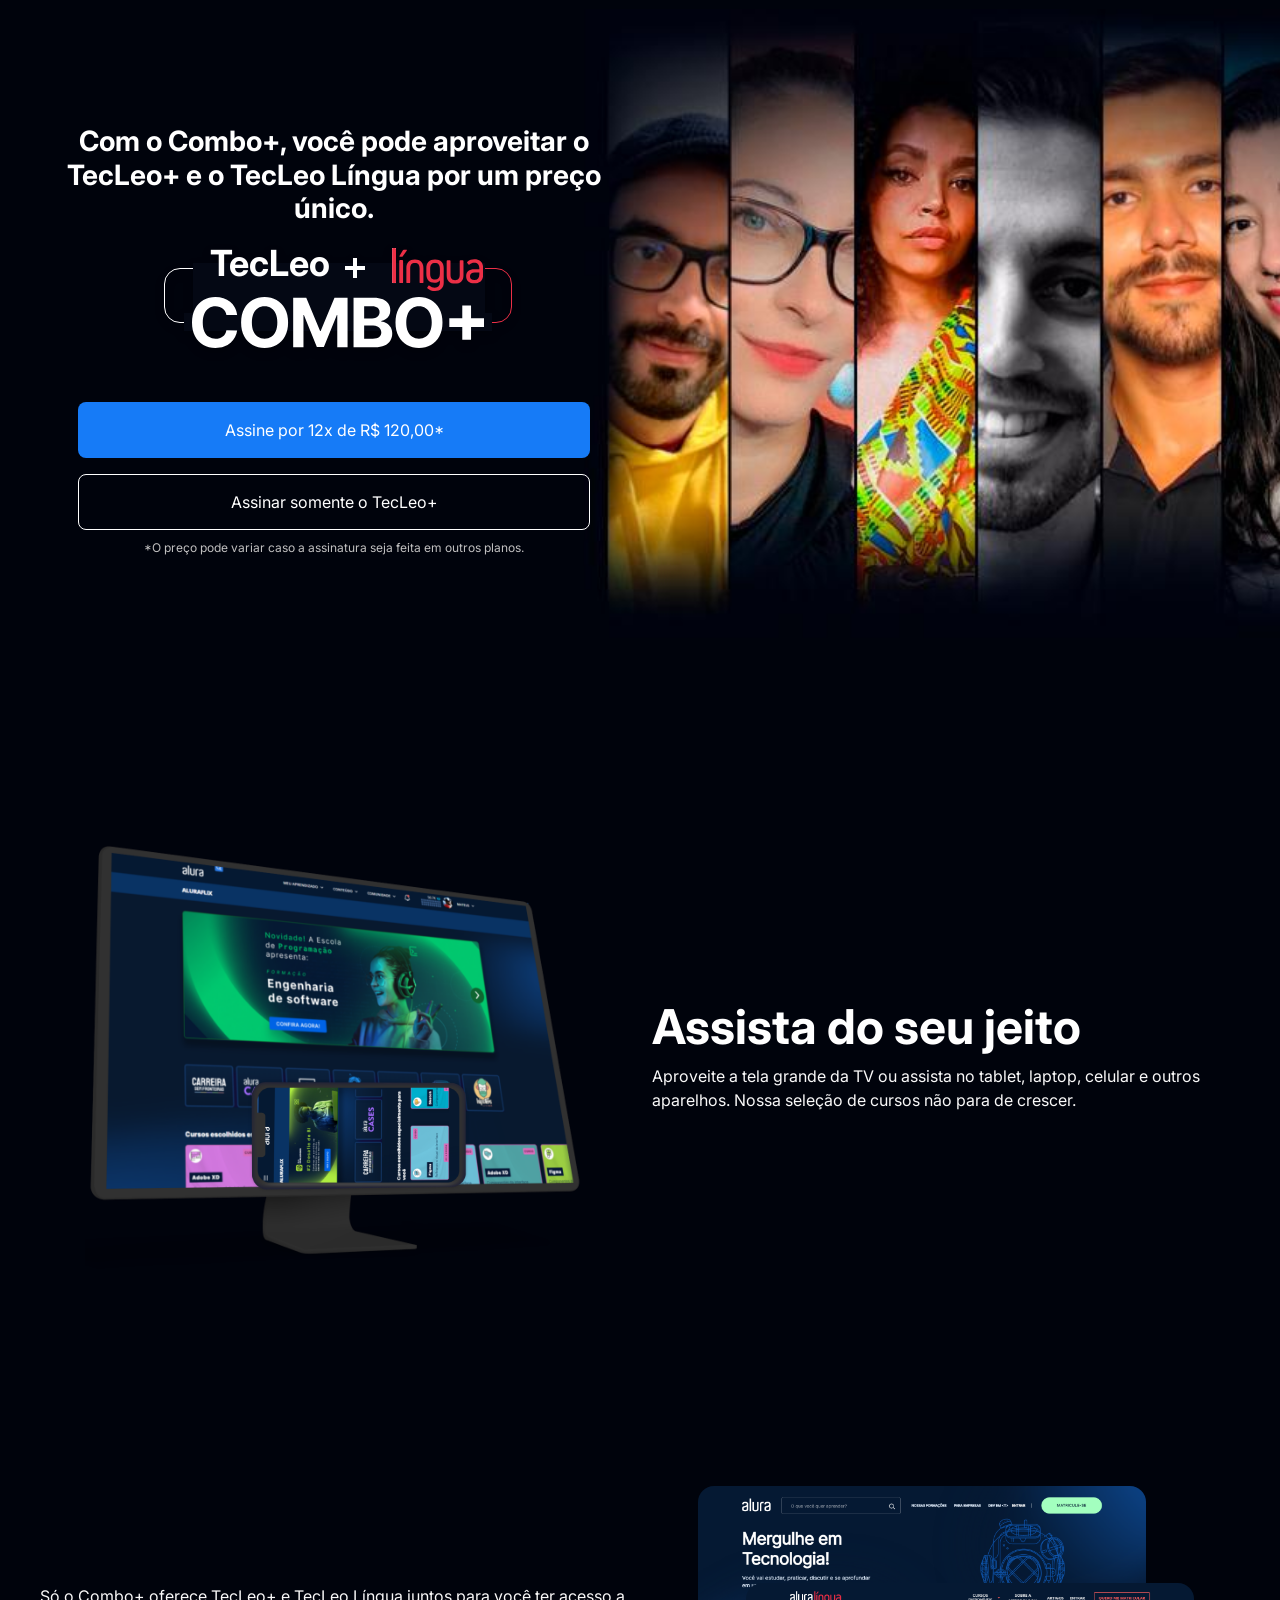
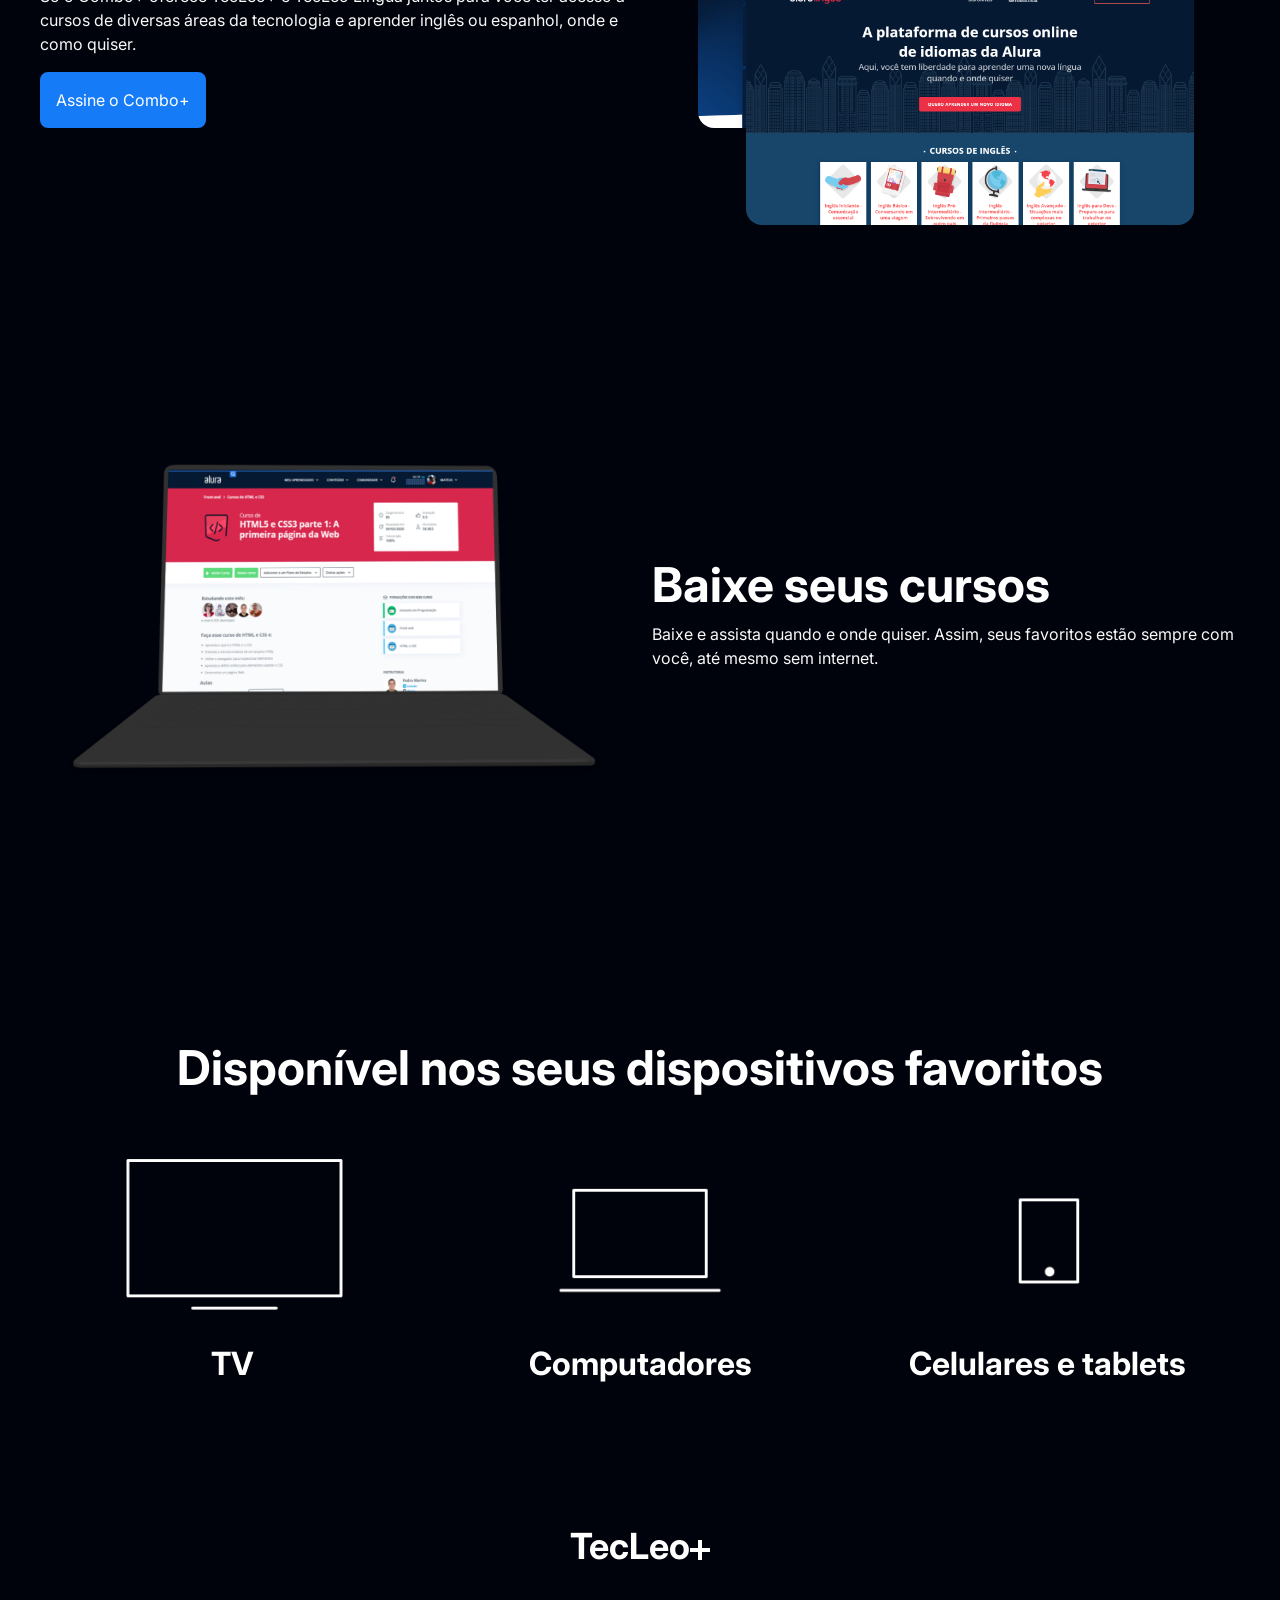
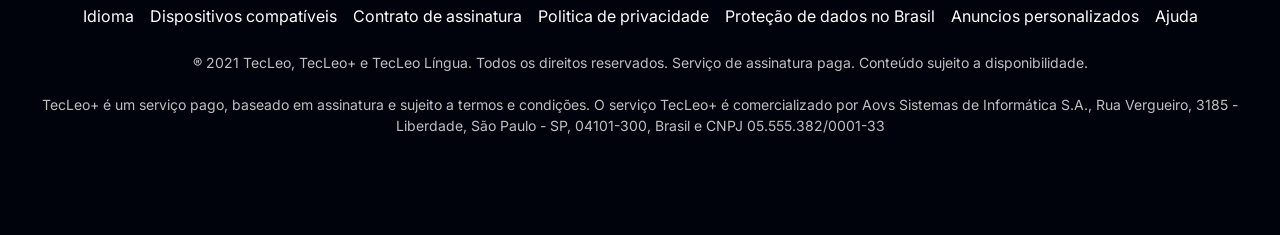
==== index.html @ cd96c07b "Add files via upload" ====
<!DOCTYPE html>
<html lang="pt-BR">
<head>
  <meta charset="UTF-8">
  <meta name="viewport" content="width=device-width, initial-scale=1.0">
  <title>TecLeo Combo+</title>

  <link rel="preconnect" href="https://fonts.googleapis.com">
  <link rel="preconnect" href="https://fonts.gstatic.com" crossorigin>
  <link href="https://fonts.googleapis.com/css2?family=Inter:wght@400;700&display=swap" rel="stylesheet">
  <link rel="stylesheet" href="style.css">
</head>
<body>

  <header class="hero">
    <div class="hero-conteudo">
      <h1 class="hero-titulo">
        Com o Combo+, você pode aproveitar o TecLeo+ e o TecLeo Língua por um preço único.
      </h1>

      <div class="hero-oferta">
        <div class="combo" role="img" aria-label="TecLeo+ e TecLeo Língua - Combo+">
          <span class="combo-borda combo-borda-esquerda"></span>
          <span class="combo-borda combo-borda-direita"></span>
          <span class="combo-mascara combo-mascara-topo"></span>
          <span class="combo-mascara combo-mascara-base"></span>

          <span class="combo-tecleo" aria-hidden="true">TecLeo</span>
          <img class="combo-mais" src="img/mais.svg" alt="">
          <img class="combo-lingua" src="img/lingua.svg" alt="">
          <img class="combo-nome" src="img/combo-mais.svg" alt="">
        </div>

        <div class="botoes">
          <a class="botao botao-primario" href="#">Assine por 12x de R$ 120,00*</a>
          <a class="botao botao-contorno" href="#">Assinar somente o TecLeo+</a>
        </div>

        <p class="hero-aviso">*O preço pode variar caso a assinatura seja feita em outros planos.</p>
      </div>
    </div>
  </header>

  <main>
    <section class="recurso recurso-assista">
      <div class="recurso-midia">
        <div class="plataformas">
          <img class="plataformas-monitor" src="img/monitor.png" alt="Monitor exibindo a plataforma de cursos">
          <img class="plataformas-celular" src="img/monitor-celular.png" alt="Celular exibindo a plataforma de cursos">
        </div>
      </div>

      <div class="recurso-texto">
        <h2 class="titulo">Assista do seu jeito</h2>
        <p class="texto">
          Aproveite a tela grande da TV ou assista no tablet, laptop, celular e outros aparelhos.
          Nossa seleção de cursos não para de crescer.
        </p>
      </div>
    </section>

    <section class="recurso recurso-combo">
      <div class="recurso-texto">
        <p class="texto">
          Só o Combo+ oferece TecLeo+ e TecLeo Língua juntos para você ter acesso a cursos de diversas
          áreas da tecnologia e aprender inglês ou espanhol, onde e como quiser.
        </p>
        <a class="botao botao-primario botao-auto" href="#">Assine o Combo+</a>
      </div>

      <div class="recurso-midia">
        <div class="telas">
          <img class="telas-imagem telas-imagem-1" src="img/tela-alura.png" alt="Página inicial do TecLeo+">
          <img class="telas-imagem telas-imagem-2" src="img/tela-alura-lingua.png" alt="Página inicial do TecLeo Língua">
        </div>
      </div>
    </section>

    <section class="recurso recurso-baixe">
      <div class="recurso-midia">
        <img class="notebook" src="img/notebook.png" alt="Notebook exibindo um curso">
      </div>

      <div class="recurso-texto">
        <h2 class="titulo">Baixe seus cursos</h2>
        <p class="texto">
          Baixe e assista quando e onde quiser. Assim, seus favoritos estão sempre com você,
          até mesmo sem internet.
        </p>
      </div>
    </section>

    <section class="dispositivos">
      <h2 class="titulo titulo-centro">Disponível nos seus dispositivos favoritos</h2>

      <ul class="dispositivos-lista">
        <li class="dispositivo">
          <img src="img/icone-tv.png" alt="">
          <h3>TV</h3>
        </li>
        <li class="dispositivo">
          <img src="img/icone-computador.png" alt="">
          <h3>Computadores</h3>
        </li>
        <li class="dispositivo">
          <img src="img/icone-celular.png" alt="">
          <h3>Celulares e tablets</h3>
        </li>
      </ul>
    </section>
  </main>

  <footer class="rodape">
    <a class="logo" href="#" aria-label="TecLeo+">
      <span class="logo-texto">TecLeo</span>
      <img class="logo-mais" src="img/mais.svg" alt="">
    </a>

    <nav class="rodape-nav" aria-label="Links do rodapé">
      <a href="#">Idioma</a>
      <a href="#">Dispositivos compatíveis</a>
      <a href="#">Contrato de assinatura</a>
      <a href="#">Politica de privacidade</a>
      <a href="#">Proteção de dados no Brasil</a>
      <a href="#">Anuncios personalizados</a>
      <a href="#">Ajuda</a>
    </nav>

    <div class="rodape-legal">
      <p>® 2021 TecLeo, TecLeo+ e TecLeo Língua. Todos os direitos reservados. Serviço de assinatura paga. Conteúdo sujeito a disponibilidade.</p>
      <p>TecLeo+ é um serviço pago, baseado em assinatura e sujeito a termos e condições. O serviço TecLeo+ é comercializado por Aovs Sistemas de Informática S.A., Rua Vergueiro, 3185 - Liberdade, São Paulo - SP, 04101-300, Brasil e CNPJ 05.555.382/0001-33</p>
    </div>
  </footer>

</body>
</html>
---- style.css ----
:root {
  --fundo: #00030c;
  --branco: #ffffff;
  --texto: #f9f9f9;
  --cinza: #c0c0c0;
  --azul: #167bf7;
  --vermelho: #ec2f46;
  --mascara: #040814;
  --fonte: "Inter", system-ui, -apple-system, "Segoe UI", Roboto, Arial, sans-serif;
}

*,
*::before,
*::after {
  box-sizing: border-box;
}

body {
  margin: 0;
  background: var(--fundo);
  color: var(--branco);
  font-family: var(--fonte);
  font-size: 16px;
  line-height: 1.5;
}

img {
  display: block;
  max-width: 100%;
}

h1, h2, h3, p, ul {
  margin: 0;
  padding: 0;
}

ul {
  list-style: none;
}

a:focus-visible {
  outline: 2px solid var(--branco);
  outline-offset: 3px;
}

.botao {
  display: flex;
  align-items: center;
  justify-content: center;
  height: 56px;
  padding: 16px;
  border-radius: 8px;
  color: var(--branco);
  font-weight: 400;
  font-size: 16px;
  line-height: 1.5;
  text-align: center;
  text-decoration: none;
  transition: filter 0.2s;
}

.botao:hover {
  filter: brightness(1.12);
}

.botao-primario {
  background: var(--azul);
}

.botao-contorno {
  border: 1px solid var(--branco);
}

.botao-auto {
  display: inline-flex;
}

.titulo {
  font-size: clamp(32px, 4vw, 48px);
  font-weight: 700;
  line-height: 1.2;
}

.titulo-centro {
  text-align: center;
}

.texto {
  color: var(--texto);
  font-size: 16px;
  line-height: 1.5;
}

.hero {
  display: flex;
  align-items: center;
  height: 680px;
  background: var(--fundo) url("img/hero-fundo.jpg") 29px 9px / cover no-repeat;
}

.hero-conteudo {
  width: 588px;
  margin-left: 40px;
}

.hero-titulo {
  margin-bottom: 18px;
  font-size: 28px;
  font-weight: 700;
  line-height: 1.2;
  text-align: center;
}

.hero-oferta {
  width: 512px;
  margin: 0 auto;
}

.hero-aviso {
  margin-top: 10px;
  color: var(--cinza);
  font-size: 12px;
  line-height: 1.25;
  text-align: center;
}

.botoes {
  display: flex;
  flex-direction: column;
  gap: 16px;
  margin-top: 54px;
}

.combo {
  position: relative;
  width: 348px;
  height: 104px;
  margin-left: 86px;
  filter: drop-shadow(0 4px 4px rgba(0, 0, 0, 0.25));
}

.combo > * {
  position: absolute;
}

.combo-borda {
  top: 24px;
  height: 55px;
  border: 1px solid var(--branco);
  border-radius: 16px;
}

.combo-borda-esquerda {
  left: 0;
  width: 175px;
}

.combo-borda-direita {
  left: 168px;
  width: 180px;
  border-color: var(--vermelho);
}

.combo-mascara {
  background: var(--mascara);
}

.combo-mascara-topo {
  left: 29px;
  top: 19px;
  width: 292px;
  height: 56px;
}

.combo-mascara-base {
  left: 20px;
  top: 69px;
  width: 308px;
  height: 18px;
}

.combo-tecleo {
  left: 38px;
  top: 0;
  width: 136px;
  height: 39px;
  font-size: 36px;
  font-weight: 700;
  line-height: 39px;
  text-align: center;
  white-space: nowrap;
}

.combo-mais {
  left: 181px;
  top: 14px;
  width: 20px;
  height: 20px;
}

.combo-lingua {
  left: 228px;
  top: 4px;
  width: 91.34px;
  height: 43px;
}

.combo-nome {
  left: 28px;
  top: 53px;
  width: 292px;
  height: 51px;
}

.recurso {
  display: grid;
  grid-template-columns: repeat(2, 588px);
  column-gap: 24px;
  justify-content: center;
  align-items: center;
}

.recurso-assista { margin-top: 95px; }
.recurso-combo   { margin-top: 151px; }
.recurso-baixe   { margin-top: 226px; }

.recurso-midia {
  display: flex;
  justify-content: center;
}

.recurso-texto {
  display: flex;
  flex-direction: column;
  align-items: flex-start;
  gap: 8px;
}

.recurso-combo .recurso-texto {
  gap: 16px;
}

.plataformas {
  position: relative;
  width: 498px;
  max-width: 100%;
  aspect-ratio: 498 / 560;
}

.plataformas-monitor {
  width: 100%;
  height: 100%;
}

.plataformas-celular {
  position: absolute;
  left: 32.129%;
  top: 51.607%;
  width: 45.582%;
  height: 25.714%;
}

.telas {
  position: relative;
  width: 496px;
  max-width: 100%;
  aspect-ratio: 496 / 339;
}

.telas-imagem {
  position: absolute;
  width: 90.323%;
  height: 71.386%;
  border-radius: 16px;
}

.telas-imagem-1 {
  left: 0;
  top: 0;
}

.telas-imagem-2 {
  left: 9.677%;
  top: 28.614%;
}

.notebook {
  width: 547px;
  max-width: 100%;
  height: auto;
}

.dispositivos {
  width: 1154px;
  max-width: 100%;
  margin: 264px auto 0;
}

.dispositivos-lista {
  display: flex;
  justify-content: space-between;
  margin-top: 40px;
}

.dispositivo {
  width: 339px;
  text-align: center;
}

.dispositivo img {
  width: 339px;
  height: 192px;
  object-fit: cover;
}

.dispositivo h3 {
  margin-top: 16px;
  font-size: 32px;
  font-weight: 700;
  line-height: 1.2;
}

.rodape {
  width: 1200px;
  max-width: 100%;
  margin: 144px auto 0;
  padding-bottom: 99px;
  text-align: center;
}

.logo {
  display: inline-flex;
  align-items: flex-start;
  color: var(--branco);
  text-decoration: none;
}

.logo-texto {
  font-size: 36px;
  font-weight: 700;
  line-height: 39px;
}

.logo-mais {
  width: 20px;
  height: 20px;
  margin-top: 13px;
}

.rodape-nav {
  display: flex;
  flex-wrap: wrap;
  justify-content: center;
  gap: 16px;
  margin-top: 38px;
}

.rodape-nav a {
  color: var(--branco);
  text-decoration: none;
}

.rodape-nav a:hover {
  text-decoration: underline;
}

.rodape-legal {
  margin-top: 24px;
  color: var(--cinza);
  font-size: 14px;
  line-height: 1.5;
}

.rodape-legal p + p {
  margin-top: 21px;
}

@media (max-width: 1240px) {
  .hero {
    height: auto;
    padding: 64px 24px;
    background-image:
      linear-gradient(rgba(0, 3, 12, 0.86), rgba(0, 3, 12, 0.86)),
      url("img/hero-fundo.jpg");
    background-position: 70% top;
  }

  .hero-conteudo {
    width: 100%;
    max-width: 588px;
    margin: 0 auto;
  }

  .hero-oferta {
    width: 100%;
    max-width: 512px;
  }

  .combo {
    margin: 0 auto;
  }

  .recurso {
    grid-template-columns: minmax(0, 588px);
    row-gap: 32px;
    padding-inline: 24px;
  }

  .recurso-assista,
  .recurso-combo,
  .recurso-baixe {
    margin-top: 80px;
  }

  .dispositivos {
    margin-top: 96px;
    padding-inline: 24px;
  }

  .dispositivos-lista {
    flex-direction: column;
    align-items: center;
    gap: 32px;
  }

  .dispositivo,
  .dispositivo img {
    width: 100%;
    max-width: 339px;
  }

  .rodape {
    margin-top: 96px;
    padding: 0 24px 64px;
  }
}

@media (max-width: 480px) {
  .hero {
    padding-inline: 16px;
  }

  .hero-titulo {
    font-size: 24px;
  }

  .botao {
    font-size: 15px;
  }
}
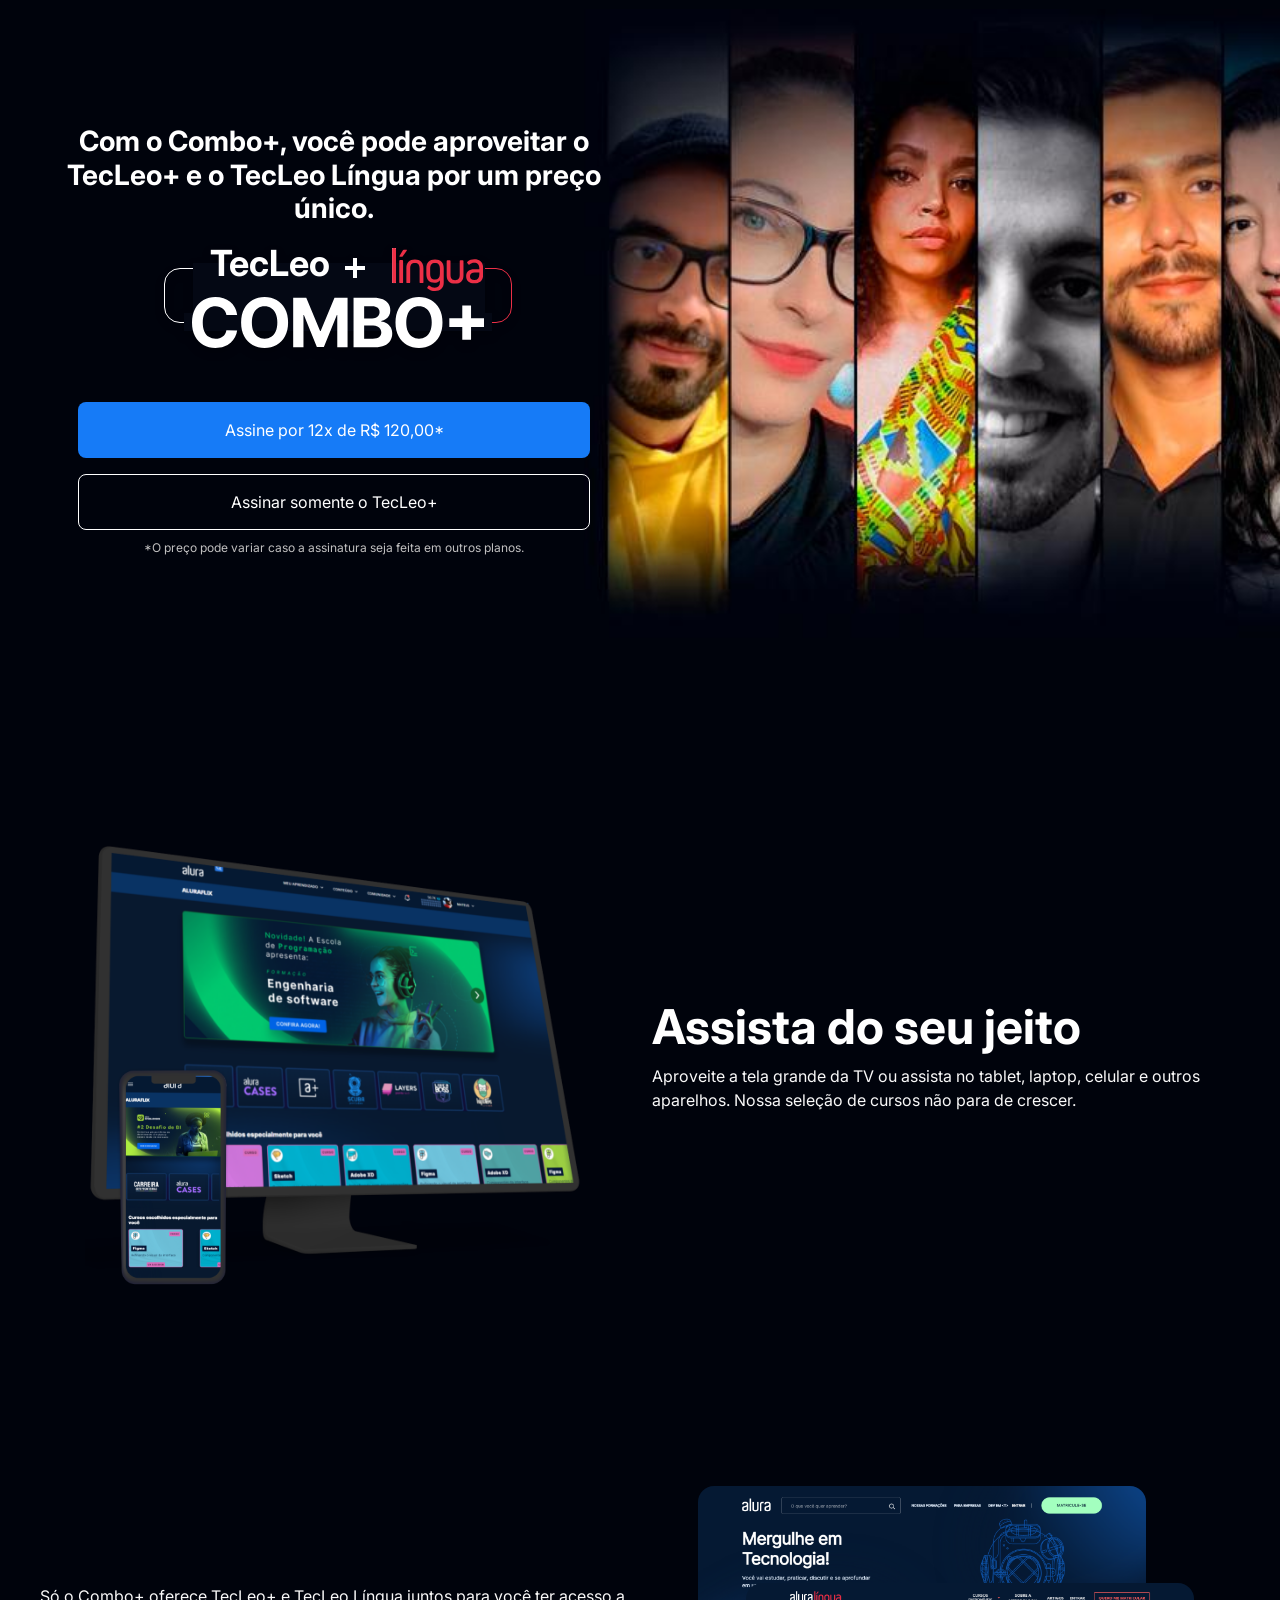
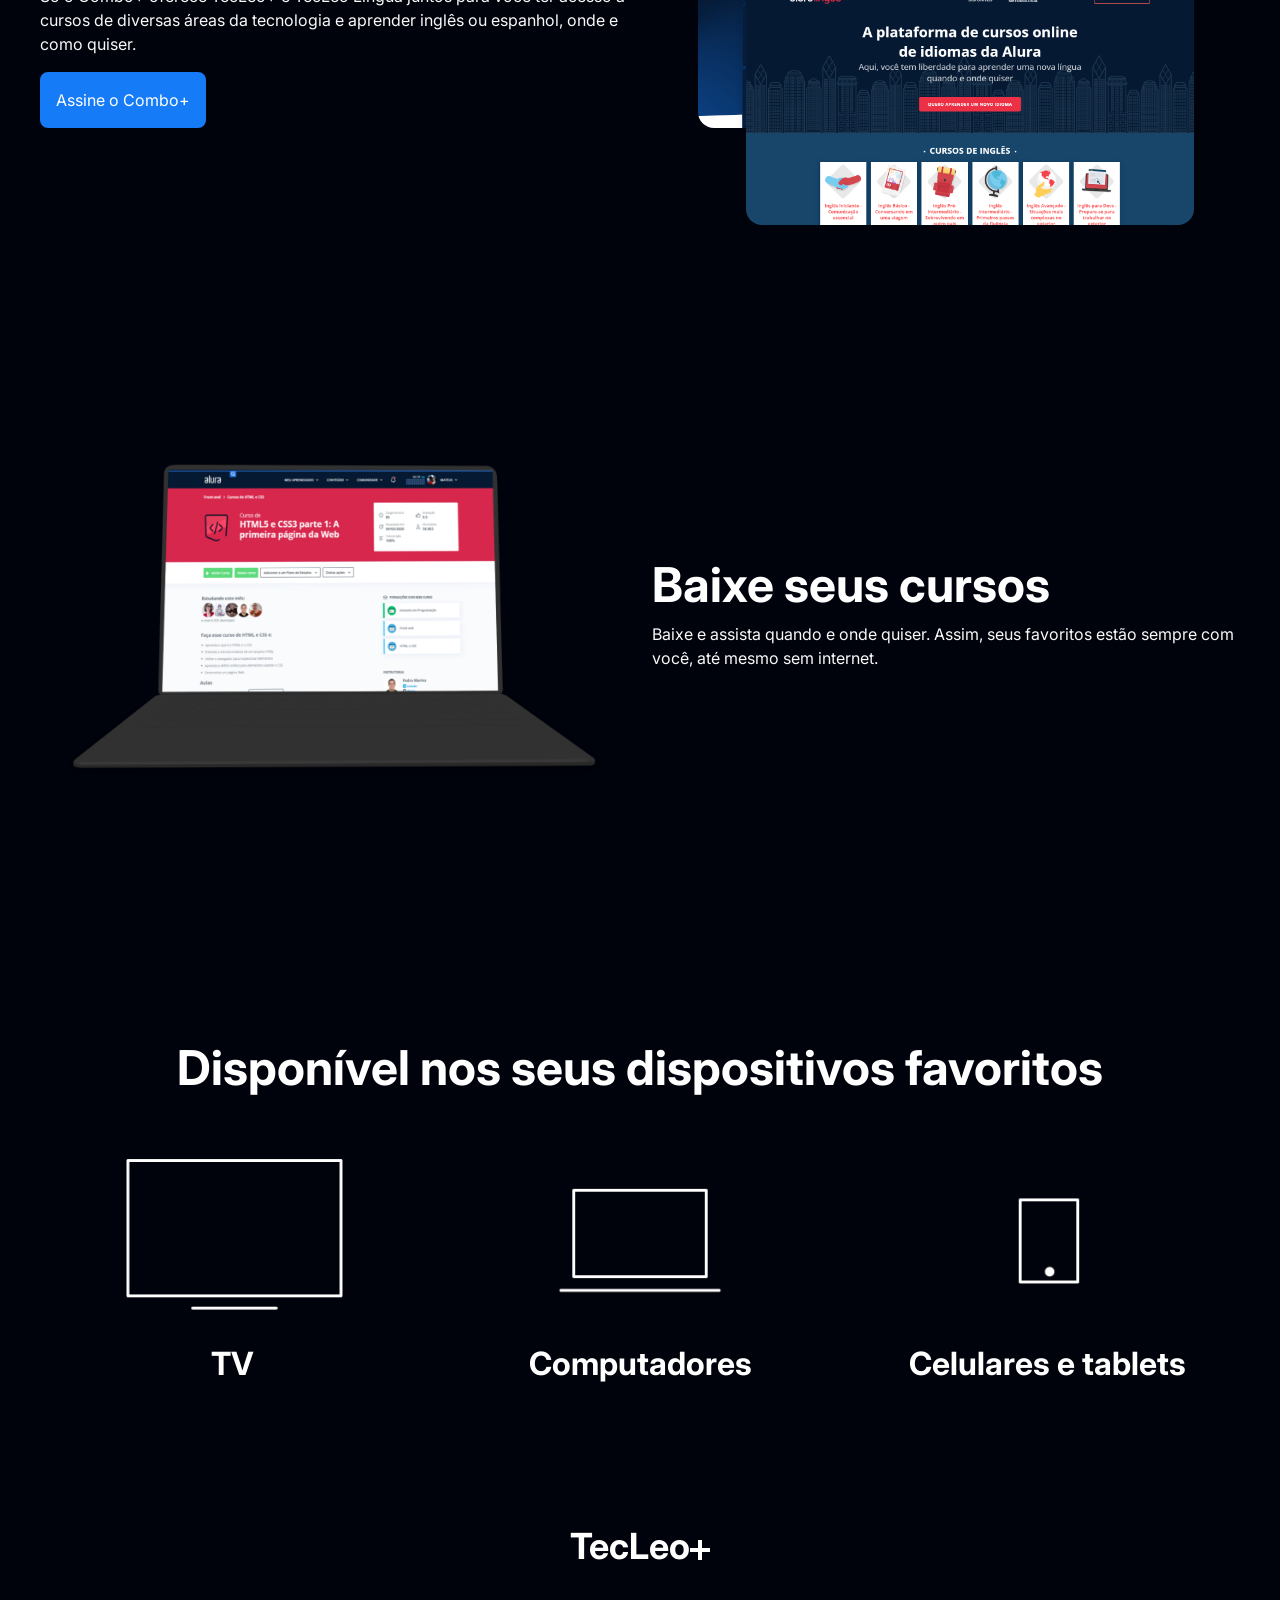
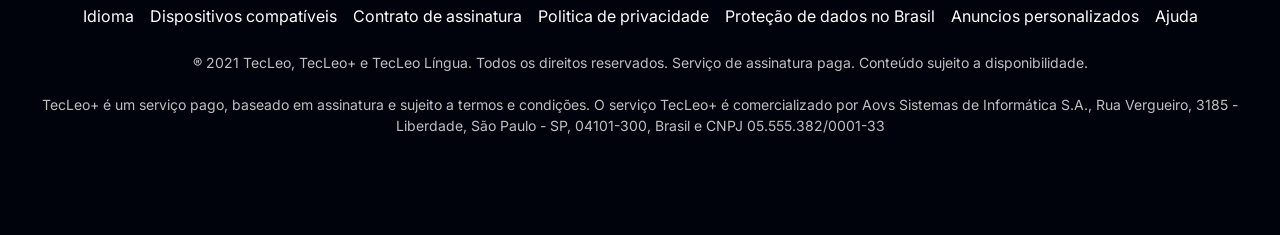
==== commit 8b48da95: "Update index.html" ====
--- a/index.html
+++ b/index.html
@@ -45,8 +45,8 @@
     <section class="recurso recurso-assista">
       <div class="recurso-midia">
         <div class="plataformas">
-          <img class="plataformas-monitor" src="img/monitor.png" alt="Monitor exibindo a plataforma de cursos">
-          <img class="plataformas-celular" src="img/monitor-celular.png" alt="Celular exibindo a plataforma de cursos">
+          <img class="plataformas-monitor" src="img/monitor.png">
+          <img class="plataformas-celular" src="img/monitor-celular.png">
         </div>
       </div>
 
@@ -70,15 +70,15 @@
 
       <div class="recurso-midia">
         <div class="telas">
-          <img class="telas-imagem telas-imagem-1" src="img/tela-alura.png" alt="Página inicial do TecLeo+">
-          <img class="telas-imagem telas-imagem-2" src="img/tela-alura-lingua.png" alt="Página inicial do TecLeo Língua">
+          <img class="telas-imagem telas-imagem-1" src="img/tela-alura.png">
+          <img class="telas-imagem telas-imagem-2" src="img/tela-alura-lingua.png">
         </div>
       </div>
     </section>
 
     <section class="recurso recurso-baixe">
       <div class="recurso-midia">
-        <img class="notebook" src="img/notebook.png" alt="Notebook exibindo um curso">
+        <img class="notebook" src="img/notebook.png">
       </div>
 
       <div class="recurso-texto">
--- a/style.css
+++ b/style.css
@@ -219,6 +219,7 @@
   column-gap: 24px;
   justify-content: center;
   align-items: center;
+  color: var(--cinza);
 }
 
 .recurso-assista { margin-top: 95px; }
@@ -235,6 +236,7 @@
   flex-direction: column;
   align-items: flex-start;
   gap: 8px;
+  color: var(--branco)
 }
 
 .recurso-combo .recurso-texto {
@@ -255,8 +257,9 @@
 
 .plataformas-celular {
   position: absolute;
-  left: 32.129%;
-  top: 51.607%;
+  transform: rotate(90deg);
+  left: -26px;
+  top: 330px;
   width: 45.582%;
   height: 25.714%;
 }
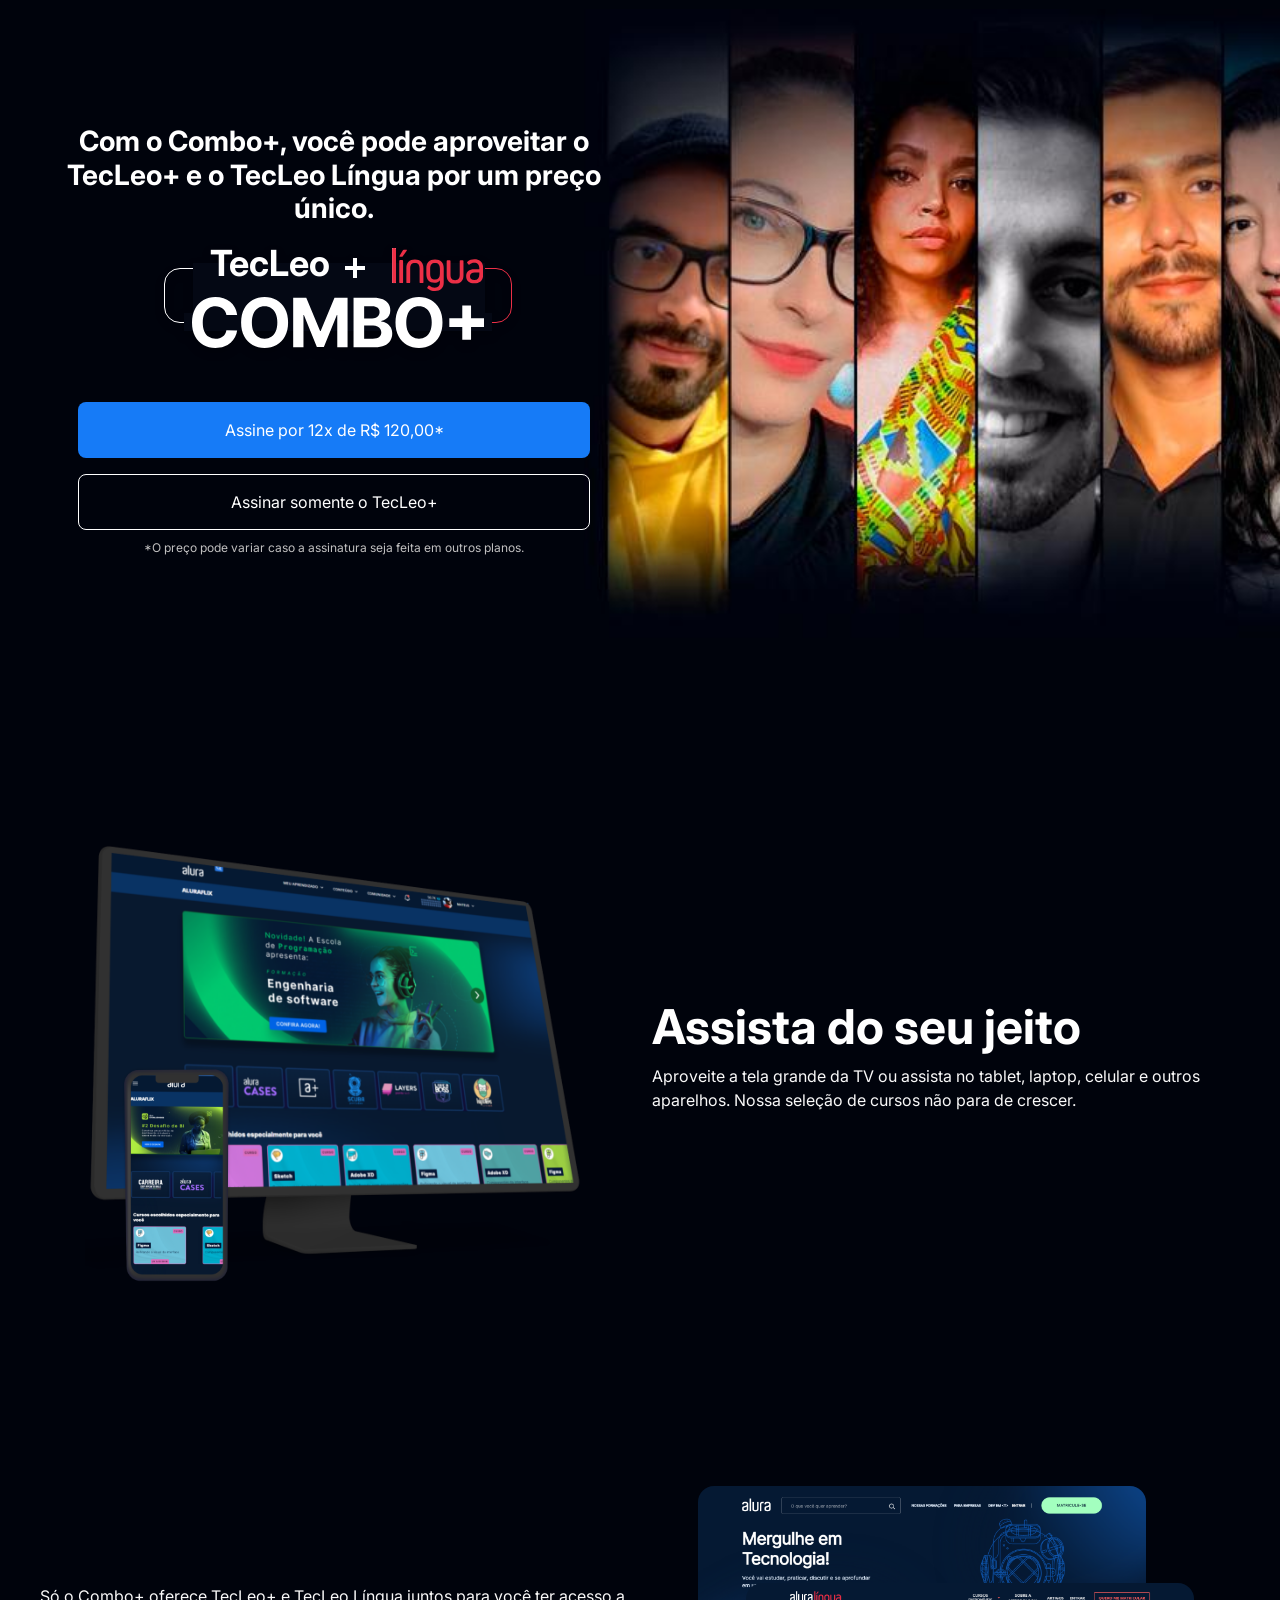
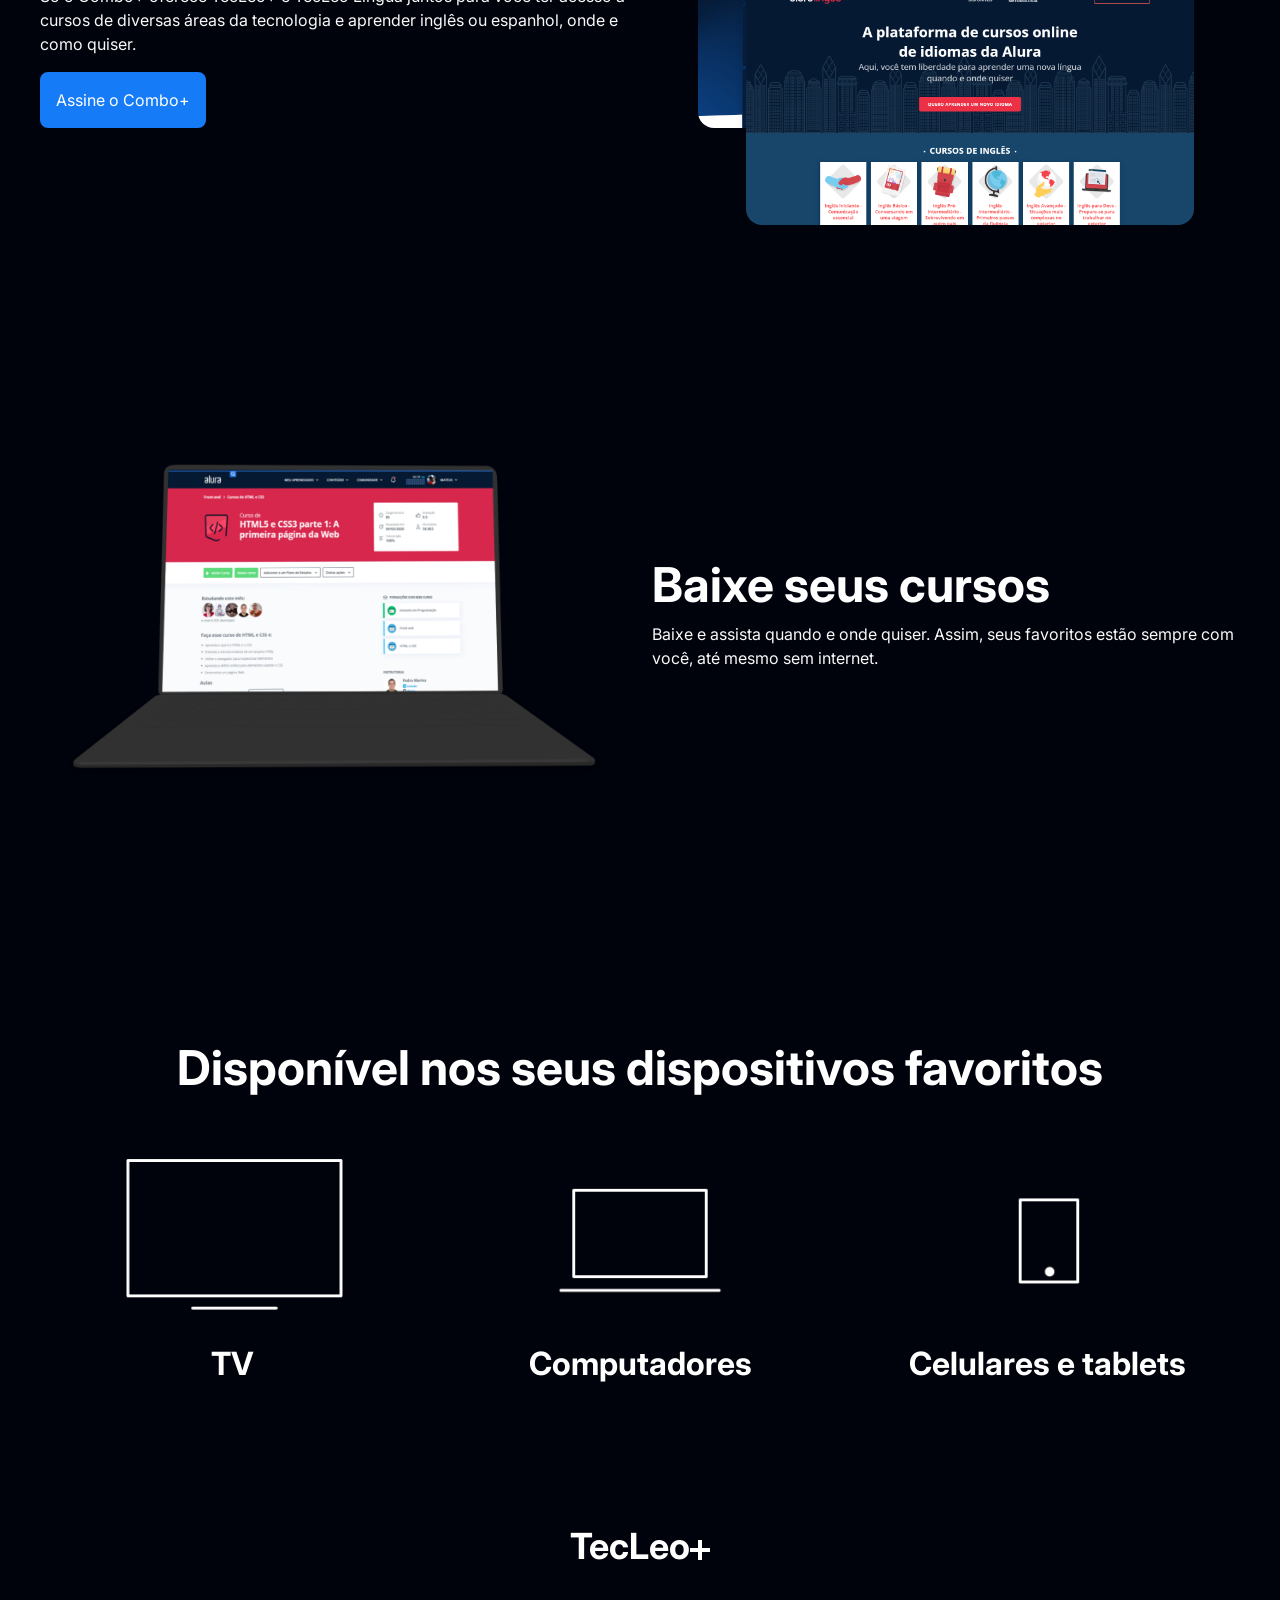
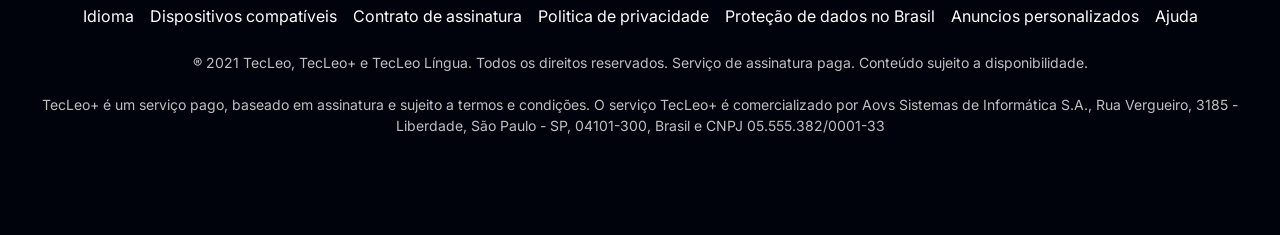
==== commit 8f8e7b20: "Change footer links to use hash references Updated footer navigation links to include hash reference" ====
--- a/index.html
+++ b/index.html
@@ -31,7 +31,7 @@
           <img class="combo-nome" src="img/combo-mais.svg" alt="">
         </div>
 
-        <div class="botoes">
+        <div class="botoes" id="combo+">
           <a class="botao botao-primario" href="#">Assine por 12x de R$ 120,00*</a>
           <a class="botao botao-contorno" href="#">Assinar somente o TecLeo+</a>
         </div>
@@ -45,8 +45,8 @@
     <section class="recurso recurso-assista">
       <div class="recurso-midia">
         <div class="plataformas">
-          <img class="plataformas-monitor" src="img/monitor.png">
-          <img class="plataformas-celular" src="img/monitor-celular.png">
+          <img class="plataformas-monitor" src="img/monitor.png" alt="Monitor exibindo a plataforma de cursos">
+          <img class="plataformas-celular" src="img/monitor-celular.png" alt="Celular exibindo a plataforma de cursos">
         </div>
       </div>
 
@@ -61,24 +61,24 @@
 
     <section class="recurso recurso-combo">
       <div class="recurso-texto">
-        <p class="texto">
+        <p class="texto" id="combo">
           Só o Combo+ oferece TecLeo+ e TecLeo Língua juntos para você ter acesso a cursos de diversas
           áreas da tecnologia e aprender inglês ou espanhol, onde e como quiser.
         </p>
-        <a class="botao botao-primario botao-auto" href="#">Assine o Combo+</a>
+        <a class="botao botao-primario botao-auto" href="combo+">Assine o Combo+</a>
       </div>
 
       <div class="recurso-midia">
         <div class="telas">
-          <img class="telas-imagem telas-imagem-1" src="img/tela-alura.png">
-          <img class="telas-imagem telas-imagem-2" src="img/tela-alura-lingua.png">
+          <img class="telas-imagem telas-imagem-1" src="img/tela-alura.png" alt="Página inicial do TecLeo+">
+          <img class="telas-imagem telas-imagem-2" src="img/tela-alura-lingua.png" alt="Página inicial do TecLeo Língua">
         </div>
       </div>
     </section>
 
     <section class="recurso recurso-baixe">
       <div class="recurso-midia">
-        <img class="notebook" src="img/notebook.png">
+        <img class="notebook" src="img/notebook.png" alt="Notebook exibindo um curso">
       </div>
 
       <div class="recurso-texto">
@@ -90,7 +90,7 @@
       </div>
     </section>
 
-    <section class="dispositivos">
+    <section class="dispositivos" id="dispositivos">
       <h2 class="titulo titulo-centro">Disponível nos seus dispositivos favoritos</h2>
 
       <ul class="dispositivos-lista">
@@ -117,9 +117,9 @@
     </a>
 
     <nav class="rodape-nav" aria-label="Links do rodapé">
-      <a href="#">Idioma</a>
-      <a href="#">Dispositivos compatíveis</a>
-      <a href="#">Contrato de assinatura</a>
+      <a href="#combo">Idioma</a>
+      <a href="#dispositivos">Dispositivos compatíveis</a>
+      <a href="#combo+">Contrato de assinatura</a>
       <a href="#">Politica de privacidade</a>
       <a href="#">Proteção de dados no Brasil</a>
       <a href="#">Anuncios personalizados</a>
--- a/style.css
+++ b/style.css
@@ -1,4 +1,3 @@
-
 :root {
   --fundo: #00030c;
   --branco: #ffffff;
@@ -251,17 +250,18 @@
 }
 
 .plataformas-monitor {
+  position: absolute;
   width: 100%;
   height: 100%;
 }
 
 .plataformas-celular {
-  position: absolute;
+  position: relative;
   transform: rotate(90deg);
-  left: -26px;
-  top: 330px;
-  width: 45.582%;
-  height: 25.714%;
+  left: -4.2%;
+  top: 59%;
+  width: 45%;
+  height: 25%;
 }
 
 .telas {
